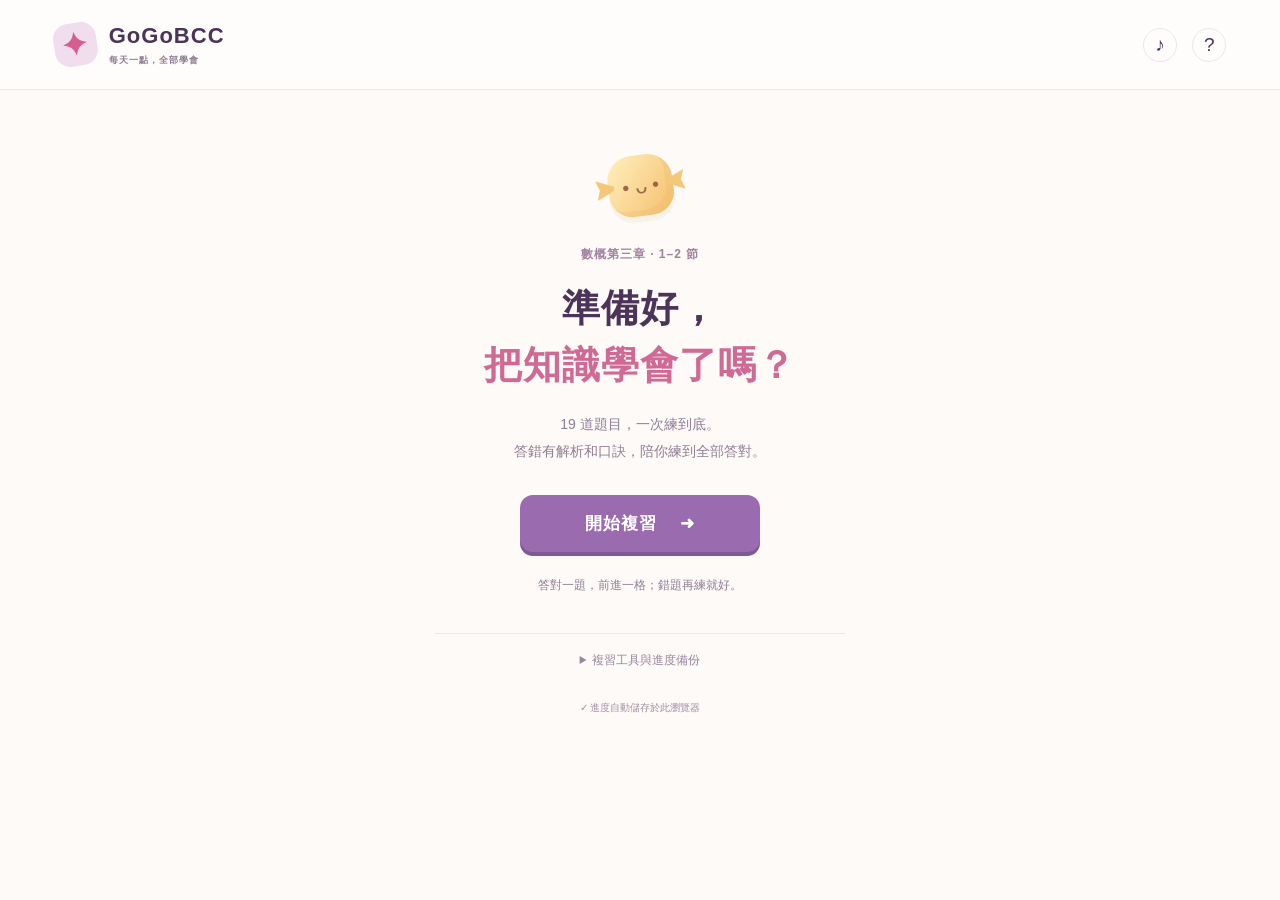
==== GoGoBCC-離線版.html @ 03b625a1 "Add GoGoBCC review app with correct-once progress and celebration Upload the 19-question review app," ====
<!doctype html>
<html lang="zh-Hant"><head><meta charset="utf-8"><meta name="viewport" content="width=device-width,initial-scale=1"><meta name="theme-color" content="#fff8ef"><meta name="description" content="GoGoBCC 數概複習：選項亂序、錯題解析與記憶口訣，一路練到 19 題全部答對。"><title>GoGoBCC</title><style>@charset "UTF-8";
:root{--ink:#4b3458;--muted:#8d7e91;--pink:#e8588b;--purple:#8664c2;--line:#eee5ee;--green:#368471;--orange:#b76e33}*{box-sizing:border-box}body{margin:0;background:#fdfaf7;color:var(--ink);font-family:"Microsoft JhengHei","PingFang TC",sans-serif;font-size:14px}button,a,input{font:inherit}button{cursor:pointer}button:disabled{cursor:default}button:focus-visible,a:focus-visible,input:focus-visible{outline:3px solid #8053b4;outline-offset:4px}button{color:inherit}header{height:90px;border-bottom:1px solid var(--line);background:#fffdfb;display:flex;align-items:center;justify-content:space-between;padding:0 4.2%;gap:12px}.brand{display:flex;align-items:center;gap:12px;font-size:22px;font-weight:900;text-decoration:none;color:var(--ink);letter-spacing:1px}.brand small{display:block;font-size:8px;letter-spacing:2px;color:var(--muted);margin-top:5px}.brand-icon{display:grid;place-items:center;width:43px;height:43px;background:#f0deee;color:#d75c91;font-size:32px;border-radius:15px;transform:rotate(-9deg)}.header-right{display:flex;align-items:center;gap:15px}.chapter{font-size:12px;color:#918093;border-right:1px solid var(--line);padding-right:22px;letter-spacing:1px}.icon-button{display:grid;place-items:center;border:1px solid var(--line);background:#fffdfb;border-radius:50%;width:34px;height:34px;font-size:19px}.layout{max-width:1440px;margin:auto;display:grid;grid-template-columns:250px minmax(0,1fr);gap:42px;padding:32px 4.2% 0}aside{padding-top:2px}.nav-item{display:flex;align-items:center;width:100%;gap:13px;border:0;background:transparent;text-align:left;padding:14px 16px;border-radius:13px;margin-bottom:7px;font-weight:700;color:#8e7b91}.nav-item>span{font-size:22px;width:22px;font-weight:400}.nav-item.active{background:#f3e6f0;color:#9a508c}.nav-item i{font-size:11px;font-style:normal;background:#fff8fc;border-radius:7px;padding:3px 7px;margin-left:auto}.progress-card{border:1px solid var(--line);border-radius:19px;background:white;padding:22px 18px;margin-top:27px;text-align:center}.eyebrow{font-size:10px;letter-spacing:1.6px;font-weight:700;color:#a0829f}.progress-card>.eyebrow{text-align:left;letter-spacing:1px}.progress-title{display:flex;justify-content:space-between;font-size:16px;font-weight:800;margin-top:8px}.ring{--pct:0;display:grid;place-items:center;background:conic-gradient(#b581c5 calc(var(--pct)*1%),#f2ecf4 0);width:145px;height:145px;border-radius:50%;margin:23px auto 12px;transform:rotate(-35deg)}.ring>div{transform:rotate(35deg);width:123px;height:123px;background:#fff;border-radius:50%;display:flex;flex-direction:column;justify-content:center}.ring strong{font-size:34px;letter-spacing:-1px}.ring small{font-size:10px;color:var(--muted);margin-top:5px}.progress-card>p{font-size:12px;color:var(--muted)}.progress-card>p b{font-size:17px;color:var(--ink)}.legend{display:flex;justify-content:center;gap:9px;font-size:9px;margin:20px -5px;color:#88778d}.legend b{font-weight:600}.dot{width:6px;height:6px;display:inline-block;border-radius:50%;margin-right:3px}.green{background:#66b69d}.orange{background:#efbc72}.pale{background:#ded6e2}.mini-rule{border-top:1px dashed var(--line);padding-top:16px;font-size:11px;line-height:1.9;color:#a090a4}.buddy{text-align:center;margin:35px 0 20px}.candy-buddy{width:65px;height:61px;margin:0 auto 15px;border-radius:25px 25px 23px 23px;background:linear-gradient(130deg,#fff0c0,#f5bf6b);box-shadow:inset -7px -6px 0 #dfaa6430,0 6px 0 #dfb77820;position:relative;transform:rotate(-8deg);display:grid;place-items:center}.candy-buddy:before,.candy-buddy:after{content:"";position:absolute;width:18px;height:20px;background:#f5c778;top:20px;z-index:-1}.candy-buddy:before{left:-12px;clip-path:polygon(0 0,100% 40%,100% 60%,0 100%,20% 50%)}.candy-buddy:after{right:-12px;clip-path:polygon(100% 0,0 40%,0 60%,100% 100%,80% 50%)}.candy-buddy span{font-size:20px;color:#9b6a44}.buddy b{font-size:13px}.buddy p{font-size:11px;color:var(--muted);line-height:1.9}.save-note{text-align:center;font-size:9px;color:#9f91a3;line-height:2}.save-note span{display:block}.save-note button{border:0;background:none;color:#8d7e91;font-size:10px;text-decoration:underline;margin:5px 3px;padding:3px}.hero{position:relative;overflow:hidden;min-height:325px;border-radius:24px;background:#f6ecee;display:flex;border:1px solid #f0e1e5}.hero-copy{padding:32px;position:relative;z-index:1;width:64%}.hero .eyebrow{font-size:10px;letter-spacing:1px;color:#b77d94}.live-dot{display:inline-block;width:6px;height:6px;border-radius:50%;background:#dd83a2;margin-right:7px}h1{font-size:33px;line-height:1.5;letter-spacing:1px;margin:12px 0 10px}h1 span{color:#cf6a95}.hero p{font-size:12px;color:#977e91;line-height:1.9;margin:0 0 20px}.primary{border:none;border-radius:13px;padding:13px 24px;background:#9b6bb0;color:white;box-shadow:0 4px 0 #805894;font-weight:700;letter-spacing:1px;transition:transform .15s}.primary:hover{transform:translateY(-2px)}.primary:active{transform:translateY(2px);box-shadow:0 1px 0 #805894}.primary span{margin-left:17px}.hero-meta{font-size:9px;color:#aa8e9f;margin-top:18px;white-space:nowrap}.hero-meta span{margin:0 6px}.hero-art{position:absolute;right:0;top:0;width:40%;height:100%;background:radial-gradient(ellipse at center,#eddaea88,transparent 70%)}.orbit{position:absolute;width:230px;height:230px;border:1px dashed #d5bcce;border-radius:50%;top:20px;left:5px;transform:rotate(-20deg) scaleY(.7)}.orbit-b{transform:rotate(50deg) scaleY(.7)}.float-star{position:absolute;color:#bf91b1;font-size:27px}.star-a{left:0;top:40px}.star-b{right:25px;top:168px}.sweet{position:absolute;box-shadow:inset 5px 6px 7px #ffffff80,inset -8px -9px 4px #00000012,0 12px 15px #9d709822}.sweet-purple{width:90px;height:102px;border-radius:28px;background:linear-gradient(140deg,#dfbbef,#ae85ce);top:60px;left:40px;transform:rotate(-22deg)}.sweet-purple:after{content:"";position:absolute;inset:13px;border:2px solid #ffffff30;border-radius:18px}.sweet-orange{width:76px;height:76px;border-radius:50%;background:linear-gradient(135deg,#ffdab0,#efa881);top:172px;left:22px}.sweet-orange:after{content:"";position:absolute;inset:13px;border:5px solid #ffd5b2;border-radius:50%}.sweet-green{width:60px;height:65px;border-radius:20px;background:linear-gradient(135deg,#c7e9d9,#7ebea6);top:38px;right:40px;transform:rotate(20deg)}.lollipop{position:absolute;right:57px;top:125px;transform:rotate(21deg);width:67px;height:140px}.lollipop:after{content:"";position:absolute;width:9px;background:#fff9f4;height:79px;top:50px;left:29px;box-shadow:2px 1px 0 #e9d9dd;border-radius:6px}.lollipop>div{position:relative;z-index:1;width:67px;height:67px;border:5px solid #fff0f2;background:repeating-conic-gradient(#ec9cb8 0deg 35deg,#ffe3ea 35deg 70deg);border-radius:50%;box-shadow:0 8px 12px #8d63832b;transform:rotate(15deg)}.art-caption{font-size:9px;color:#bd93a8;position:absolute;bottom:20px;left:14px;transform:rotate(-6deg);font-style:italic;letter-spacing:.5px}.stats-strip{display:flex;align-items:center;background:#fff;border:1px solid var(--line);border-radius:15px;padding:19px 22px;margin-top:20px;gap:30px}.stats-strip>div{display:flex;align-items:center;gap:11px}.stat-icon{background:#f5edf8;color:#af7ec5;width:39px;height:39px;border-radius:12px;display:grid;place-items:center;font-size:25px}.stat-icon.fire{background:#fff1e6;color:#df9a66}.stat-icon.check{background:#eaf5ef;color:#78ab91}.stats-strip strong{font-size:21px;font-weight:800}.stats-strip small{display:block;font-size:9px;color:var(--muted);margin-top:3px}.stats-strip>.strip-note{display:block;border-left:1px solid var(--line);margin-left:auto;padding-left:24px;font-size:10px;line-height:1.8;color:#b39aa8}.strip-note b{color:#8c718b}.section-heading{display:flex;justify-content:space-between;align-items:end;margin:33px 0 19px}h2{font-size:21px;letter-spacing:.7px;margin:7px 0 0}.section-heading .eyebrow{font-size:8px;color:#b199ad}.map-key{font-size:9px;display:flex;gap:12px;color:#998b9e}.orange-text{color:var(--orange)}.green-text{color:var(--green)}.islands{display:grid;grid-template-columns:1fr 1fr;gap:18px}.island{border-radius:20px;border:1px solid var(--island-line);background:var(--island-bg);padding:20px 22px 12px;position:relative;overflow:hidden}.island:nth-child(1){--island-bg:#f7eef7;--island-line:#ecdeec;--island-ink:#a374b2;--node:#c49bce}.island:nth-child(2){--island-bg:#edf5f0;--island-line:#dceade;--island-ink:#6d9b86;--node:#92c3ac}.island:nth-child(3){--island-bg:#fff2e8;--island-line:#f0e2d5;--island-ink:#c9976e;--node:#e7b68e}.island:nth-child(4){--island-bg:#edf1fa;--island-line:#dde4f1;--island-ink:#8199c1;--node:#a6b7df}.island-top{display:flex;align-items:center;gap:11px}.island-emoji{font-size:25px}.island h3{font-size:14px;margin:0 0 5px}.island-top small{font-size:9px;color:var(--island-ink)}.island-fraction{margin-left:auto;font-size:10px;color:var(--island-ink);border:1px solid var(--island-line);border-radius:8px;padding:5px 7px}.path{height:130px;position:relative;margin:7px 0 0}.path svg{width:100%;height:100%;position:absolute;inset:0;overflow:visible}.path svg path{stroke:var(--island-line);stroke-width:9;fill:none;stroke-linecap:round}.path svg path+path{stroke:#fff8;stroke-width:2;stroke-dasharray:3 7}.node{position:absolute;transform:translate(-50%,-50%);width:43px;height:43px;border:3px solid #fff9;border-radius:50%;background:#fff9;color:var(--island-ink);box-shadow:0 4px 0 var(--island-line);font-weight:800;font-size:15px;transition:scale .15s}.node:hover{scale:1.13}.node.learning{background:#f9dbab;color:#9c6c35;box-shadow:0 4px 0 #e9c086}.node.mastered{background:#8dc8af;color:#fff;box-shadow:0 4px 0 #71a790}.node.current{background:var(--node);color:white;box-shadow:0 4px 0 var(--island-ink),0 0 0 5px #ffffff60}.node small{display:block;position:absolute;bottom:-19px;left:0;right:0;font-size:9px;letter-spacing:2px;color:var(--island-ink);white-space:nowrap}.island-bottom{display:flex;justify-content:space-between;align-items:center;font-size:9px;color:var(--island-ink);margin-top:6px}.island-bottom span:last-child{font-size:14px;letter-spacing:3px}.journey-end{display:flex;gap:16px;align-items:center;border:1px dashed #e6d9bd;background:#fffbef;border-radius:14px;padding:15px 23px;margin-top:18px}.journey-end>span:first-child{font-size:28px}.journey-end b{font-size:13px}.journey-end p{font-size:10px;color:#a38a65;margin:4px 0 0}.end-stars{margin-left:auto;font-size:23px;color:#d2b575;letter-spacing:4px}.bottom-note{display:flex;align-items:center;gap:12px;padding:23px 4px;margin-top:5px}.bottom-note>span{font-size:22px}.bottom-note p{font-size:10px;line-height:1.9;color:#a18e9f}.bottom-note b{font-size:11px;color:#876f88}.bottom-note button{margin-left:auto;border:0;background:transparent;color:#9d81a1;font-size:10px;white-space:nowrap}footer{border-top:1px solid var(--line);display:flex;justify-content:space-between;gap:10px;padding:20px 0;font-size:9px;color:#b09eac;line-height:1.8}dialog{width:min(680px,calc(100% - 28px));border:1px solid #f1e5ee;border-radius:24px;padding:25px 30px;color:var(--ink);box-shadow:0 25px 100px #4b345833;max-height:90dvh;overflow-y:auto;background:#fffdfb}dialog::backdrop{background:#49355280;backdrop-filter:blur(7px)}.dialog-top{display:flex;align-items:center;justify-content:space-between;margin-bottom:18px}.pill{font-size:11px;font-weight:bold;background:#f0e7f4;padding:7px 12px;border-radius:15px;color:#956ea2}.question-meta{font-size:11px;color:var(--muted);display:flex;justify-content:space-between;margin-bottom:15px}.question-text{font-size:19px;line-height:1.8;margin:12px 0 20px;font-weight:700}.question-image{display:block;width:220px;max-width:100%;margin:0 auto 20px;object-fit:contain}.choices{display:grid;gap:10px}.choice{display:flex;align-items:center;gap:13px;text-align:left;border:2px solid #eee5ee;border-radius:13px;padding:12px 15px;background:white;font-size:15px;line-height:1.6;min-height:55px}.choice:hover:not(:disabled){border-color:#c59ad0;background:#fbf5fc}.choice .letter{display:grid;place-items:center;flex-shrink:0;width:29px;height:29px;background:#f5eff7;border-radius:9px;font-size:12px;font-weight:bold}.choice.correct{border-color:#79b7a1;background:#eff9f3}.choice.incorrect{border-color:#e59baf;background:#fff1f4}.choice:disabled{opacity:1;color:var(--ink)}.choice.correct .letter{background:#79b7a1;color:white}.choice.incorrect .letter{background:#de8fa5;color:white}.game-actions{display:flex;justify-content:space-between;align-items:center;gap:14px;margin-top:20px}.text-button{border:0;background:none;color:#a077ab;font-size:12px;text-decoration:underline;padding:10px 0}.small-muted{font-size:10px;color:var(--muted);line-height:1.8}.feedback{border:1px solid #ecdfed;background:#f9f1fa;border-radius:15px;padding:17px;margin-top:17px;line-height:1.9;font-size:13px}.feedback.success{background:#eff8f3;border-color:#d7eade}.feedback-title{font-size:17px;font-weight:bold;margin-bottom:6px}.memory{background:#fff8e9;color:#927040;border:1px solid #f2e4c8;border-radius:10px;padding:12px;margin-top:12px;font-size:13px;line-height:1.8}.summary{text-align:center;padding:10px 0 20px}.summary .big-emoji{font-size:65px}.summary h2{font-size:25px;margin:15px 0}.summary p{color:var(--muted);line-height:1.9}.summary .primary{margin-top:15px}.summary-grid{display:flex;justify-content:center;gap:36px;margin:25px 0}.summary-grid strong{font-size:27px;display:block;color:#9b6bb0}.summary-grid small{font-size:11px;color:var(--muted)}#info h2{margin-bottom:17px}#info p,#info li{line-height:1.9;font-size:13px}#info ol{padding-left:23px}#info li{padding-bottom:10px}.notes-tools{display:flex;gap:10px;margin:15px 0}.notes-tools input{width:100%;border:1px solid #e5d7e8;background:#fff;padding:12px;border-radius:10px;color:var(--ink)}details{border-bottom:1px solid var(--line);padding:13px 0}summary{cursor:pointer;font-size:13px;line-height:1.7}details p{font-size:12px;color:#8d7792}.tag{font-size:10px;color:var(--green);display:block}.toast-show{opacity:1!important;transform:translate(-50%,0)!important}#toast{position:fixed;bottom:30px;left:50%;transform:translate(-50%,20px);opacity:0;background:#62466c;color:#fff;border-radius:12px;padding:14px 22px;z-index:100;font-size:12px;pointer-events:none;transition:.25s;max-width:90%;width:max-content}#confetti{position:fixed;inset:0;pointer-events:none;z-index:99;overflow:hidden}.confetti-piece{position:absolute;top:-20px;width:9px;height:14px;border-radius:3px;animation:fall 2s ease-in forwards}@keyframes fall{to{transform:translate(var(--drift),105vh) rotate(650deg);opacity:0}}@media(min-width:1450px){.layout{gap:50px}h1{font-size:38px}.hero-copy{padding:38px}.hero-art{width:36%}.hero{min-height:350px}}@media(max-width:1100px){.layout{grid-template-columns:210px minmax(0,1fr);gap:25px;padding:25px 3% 0}header{padding:0 3%}.hero-copy{padding:26px;width:75%}h1{font-size:29px}.hero-art{opacity:.7;width:35%;right:-35px}.hero-meta{font-size:8px}.stats-strip{gap:18px;padding:17px}.strip-note{display:none!important}.stats-strip>div{flex:1}.island{padding:16px 14px 12px}.island h3{font-size:12px}.map-key{gap:7px;font-size:8px}.end-stars{font-size:17px}}@media(max-width:760px){header{height:73px;padding:0 20px}.brand{font-size:18px}.brand-icon{width:35px;height:35px;font-size:25px}.brand small{font-size:6px}.header-right{gap:8px}.chapter{display:none}.layout{display:block;padding:18px 18px 0}aside{display:contents}nav{display:flex;gap:6px;margin-bottom:16px}.nav-item{font-size:11px;padding:10px;justify-content:center;gap:6px;white-space:nowrap}.nav-item>span{font-size:16px;width:16px}.nav-item i{margin-left:0;font-size:9px}.progress-card{padding:13px 16px;margin:0 0 16px;display:flex;align-items:center;gap:11px}.progress-card>.eyebrow,.progress-title,.legend,.mini-rule{display:none}.ring{width:47px;height:47px;margin:0}.ring>div{width:37px;height:37px}.ring strong{font-size:12px}.ring small{display:none}.progress-card>p{margin:0;font-size:11px}.progress-card>p:after{content:" · 每題連對 2 次即熟練";font-size:9px;margin-left:6px}.buddy{display:none}.save-note{margin-top:20px;order:5;position:relative}.layout{display:flex;flex-direction:column}main{order:2}.hero{min-height:306px}.hero-copy{padding:23px;width:100%}.hero-art{opacity:.6;width:35%;right:-27px;pointer-events:none}.hero h1{font-size:27px;position:relative;z-index:1}.hero p{font-size:11px;max-width:80%}.hero .eyebrow{font-size:8px}.hero-meta{font-size:8px;letter-spacing:0}.hero-meta span{margin:0 3px}.sweet-purple{left:0;top:60px;width:65px;height:75px}.sweet-orange{left:0;width:55px;height:55px}.sweet-green{right:5px}.lollipop{right:12px}.art-caption{display:none}.orbit{width:180px;height:180px}.primary{font-size:13px;padding:12px 21px}.stats-strip{gap:7px;padding:15px 12px}.stats-strip>div{gap:7px}.stat-icon{width:31px;height:33px;font-size:20px}.stats-strip strong{font-size:18px}.stats-strip small{font-size:8px}.section-heading{align-items:start;margin-top:28px}.section-heading h2{font-size:18px}.map-key{display:block;font-size:8px;line-height:1.8}.map-key span{display:block}.islands{gap:13px;grid-template-columns:1fr}.island{padding:17px 22px 14px}.island h3{font-size:15px}.path{height:134px;max-width:420px;margin:8px auto 0}.node{width:44px;height:44px}.island-bottom{margin-top:8px}.island-top small{font-size:10px}.island-fraction{font-size:11px}.bottom-note{padding-top:16px}.bottom-note button{display:none}.bottom-note p{font-size:9px}.bottom-note b{font-size:10px}.journey-end{padding:15px}.end-stars{font-size:15px;letter-spacing:0}footer{font-size:8px;display:block}footer span{display:block}dialog{padding:20px}.question-text{font-size:17px}.choice{font-size:14px;padding:11px}.game-actions{flex-wrap:wrap}.summary h2{font-size:22px}}
.home{max-width:680px;margin:0 auto;padding:65px 24px 36px;text-align:center}.welcome>.candy-buddy{margin-bottom:30px}.welcome>.eyebrow{font-size:12px;letter-spacing:1px}.welcome h1{font-size:38px;line-height:1.5;margin:17px 0}.welcome>p{color:#927d96;line-height:1.9;font-size:14px}.welcome>.primary{font-size:17px;padding:17px 56px;margin-top:17px;min-width:240px}.welcome>.home-rule{font-size:12px;margin:22px 0 36px}.home-tools{max-width:410px;margin:auto;padding:16px 8px;border-top:1px solid var(--line);border-bottom:0}.home-tools>summary{font-size:12px;color:#9a85a0;list-style-position:inside}.tools-row{display:flex;flex-wrap:wrap;gap:8px 20px;justify-content:center;margin-top:15px}.save-note{margin-top:12px;font-size:10px}.brand small{font-size:9px;letter-spacing:1px}
#game{position:fixed;inset:0;max-width:none;max-height:none;width:100%;height:100dvh;margin:0;border:0;border-radius:0;background:#fdfaf7;padding:24px;box-shadow:none;overscroll-behavior:contain}#game .game-shell{width:100%;max-width:720px;margin:0 auto;padding:5px 25px 35px}#game .dialog-top{margin-bottom:20px}.study-progress{margin-bottom:26px}.progress-label,.progress-caption{display:flex;align-items:center;justify-content:space-between;gap:12px}.progress-label{font-size:14px;margin-bottom:10px}.progress-label>span{color:#a575b1;font-size:15px;font-weight:bold}.progress-caption{font-size:11px;color:#9a87a0;margin-top:9px}progress{display:block;width:100%;height:12px;border:0;border-radius:20px;overflow:hidden;background:#eee6f1;accent-color:#a577b6}progress::-webkit-progress-bar{background:#eee6f1;border-radius:20px}progress::-webkit-progress-value{background:linear-gradient(90deg,#c69bd0,#9f7abb);border-radius:20px;transition:width .3s}progress::-moz-progress-bar{background:#a577b6;border-radius:20px}#game-body{background:#fff;border:1px solid #eee4ef;border-radius:22px;padding:28px}.question-meta{font-size:11px}.question-text{font-size:20px;margin-top:14px}.game-actions{margin-top:22px}.game-actions .primary{margin-left:auto}.feedback p{margin:10px 0}.question-image{width:180px}.choice{min-height:61px}.feedback{font-size:13px}.summary{padding:15px 0}.summary h2{font-size:25px}
@media(max-width:760px){.home{padding:49px 22px 28px}.welcome h1{font-size:30px}.welcome>p{font-size:13px}.welcome>.primary{font-size:16px;padding:16px 36px}.welcome>.home-rule{font-size:11px;margin-bottom:28px}.welcome>.candy-buddy{margin-bottom:26px}#game{padding:12px}#game .game-shell{padding:0 0 18px}#game .dialog-top{margin:0 4px 15px}#game .dialog-top .text-button{font-size:11px}.study-progress{margin:0 7px 20px}.progress-label{font-size:13px}.progress-caption{font-size:10px}#game-body{padding:21px 17px;border-radius:18px}.question-text{font-size:17px;line-height:1.8}.question-meta{font-size:10px;gap:8px}.choice{font-size:14px;min-height:57px;padding:11px}.question-image{width:160px}.game-actions .small-muted{font-size:9px}.game-actions{gap:12px}.game-actions .primary{padding:12px 18px}.summary-grid{gap:20px}.summary h2{font-size:21px}}
.victory{position:relative;padding:12px 0 6px;background:radial-gradient(ellipse at 50% 25%,#fff0c5 0,transparent 65%);overflow:hidden}.victory-stars{color:#f4ba37;letter-spacing:13px;font-size:31px;text-shadow:0 3px 0 #e7972830;animation:star-dance 1.2s ease-in-out 5 alternate}.score-label{font-size:11px;color:#ac819e;letter-spacing:3px;margin-top:14px}.perfect-score{display:flex;align-items:baseline;justify-content:center;gap:7px;margin:0 auto;line-height:1.2;animation:score-pop .7s cubic-bezier(.2,1.5,.5,1) both}.perfect-score strong{font-size:112px;letter-spacing:-7px;font-weight:900;color:#e65c94;text-shadow:0 5px 0 #f5b3cc,0 10px 25px #ed96b933}.perfect-score span{font-size:24px;color:#b4859e;font-weight:700}.victory-ribbon{margin:8px auto 19px;width:210px;padding:10px 20px;color:#fff;background:linear-gradient(100deg,#b17ace,#df82b0);clip-path:polygon(0 0,100% 0,94% 50%,100% 100%,0 100%,6% 50%);font-size:15px;font-weight:bold;letter-spacing:4px}.victory h2{font-size:25px;color:#855397}.victory .summary-grid{margin:22px 0}.victory p{font-size:13px}#game #confetti{position:fixed;inset:0;z-index:100;pointer-events:none}.confetti-piece{animation:party-fall 3.2s ease-in forwards;width:11px;height:16px}.confetti-piece.streamer{width:7px;height:42px;border-radius:10px;animation-duration:4s}@keyframes party-fall{0%{transform:translate(0,-5vh) rotate(0);opacity:1}80%{opacity:1}100%{transform:translate(var(--drift),110vh) rotate(var(--spin));opacity:0}}@keyframes score-pop{from{transform:scale(.35);opacity:0}to{transform:scale(1);opacity:1}}@keyframes star-dance{from{transform:rotate(-5deg) scale(.95)}to{transform:rotate(5deg) scale(1.08)}}@media(max-width:760px){.perfect-score strong{font-size:94px}.victory h2{font-size:21px}.victory-stars{font-size:26px}.victory .summary-grid{gap:19px}.victory .summary-grid strong{font-size:24px}.victory .primary{font-size:13px}}
@media(prefers-reduced-motion:reduce){*,*:before,*:after{animation:none!important;transition:none!important}}
</style></head>
<body>
<header><a class="brand" href="#" aria-label="GoGoBCC首頁"><span class="brand-icon">✦</span><span>GoGoBCC<small>每天一點，全部學會</small></span></a><div class="header-right"><button id="sound" class="icon-button" aria-label="開啟音效" aria-pressed="false">♪</button><button id="help" class="icon-button" aria-label="玩法說明">?</button></div></header>
<main class="home" id="main"><section class="welcome"><div class="candy-buddy" aria-hidden="true"><span>• ᴗ •</span></div><div class="eyebrow">數概第三章 · 1–2 節</div><h1>準備好，<br><span>把知識學會了嗎？</span></h1><p>19 道題目，一次練到底。<br>答錯有解析和口訣，陪你練到全部答對。</p><button class="primary" id="start">開始複習 <span>➜</span></button><p class="home-rule">答對一題，前進一格；錯題再練就好。</p><details class="home-tools"><summary>複習工具與進度備份</summary><div class="tools-row"><button class="text-button" id="wrong-nav">錯題練習 <span id="wrong-count">0</span></button><button class="text-button" id="notes-nav">記憶小抄</button><button class="text-button" id="backup">匯出進度</button><button class="text-button" id="restore">匯入進度</button><button class="text-button" id="reset">重新開始</button></div><input type="file" id="restore-file" accept="application/json,.json" hidden></details><div class="save-note"><span id="save-status">✓ 進度自動儲存於此瀏覽器</span></div></section></main>
<dialog id="game" aria-labelledby="game-title"><div class="game-shell"><div class="dialog-top"><span id="game-category" class="pill">數概複習</span><button class="text-button close-dialog" aria-label="儲存並返回首頁">儲存並離開 ×</button></div><section class="study-progress" aria-label="學習進度"><div class="progress-label"><b id="progress-count">已答對 0 / 19 題</b><span id="progress-percent">0%</span></div><progress id="study-bar" max="19" value="0" aria-label="全部題目過關進度">0 / 19</progress><div class="progress-caption"><span id="progress-remaining">還有 19 題待答對</span><span id="progress-attempts">已作答 0 次</span></div></section><div id="game-body"></div></div><div id="confetti" aria-hidden="true"></div></dialog>
<dialog id="info" aria-labelledby="info-title"><div class="dialog-top"><span class="pill">複習補給站</span><button class="icon-button close-dialog" aria-label="關閉">×</button></div><div id="info-body"></div></dialog>
<div id="toast" role="status"></div><script>// 題目依原始 PDF 逐頁核對；correct 為原始選項索引（0=A）。
const QUESTIONS = [
{id:1,topic:0,text:'電腦基本架構中有數個主要的組成單元（或部門），其中負責存放電腦程式與資料的單元是：',options:['算術與邏輯單元','輸入單元','記憶單元','控制單元'],correct:2,explain:'記憶單元（MU）負責儲存程式與資料，包含待處理、處理中與處理後的資料；算術邏輯單元負責運算，控制單元負責指揮。',hint:'「記」憶就是「記」住：程式、資料都住記憶庫。'},
{id:2,topic:0,text:'傑克將 iPhone 手機拍攝的照片轉存到電腦中，並列印出來與朋友分享。請問列印設備在電腦的五大單元中，是歸屬為下列哪一種單元？',options:['控制單元','輸入單元','輸出單元','記憶單元'],correct:2,explain:'印表機把電腦裡的資料變成紙上的照片，是把處理結果送到電腦外的輸出設備。題目問的是「列印設備」，不是手機傳照片的過程。',hint:'「印出」就是「輸出」；看到紙張印出來，答案跟著出來。'},
{id:3,topic:0,text:'下列對於電腦硬體五大單元的敘述何者有誤？',options:['輸入單元：待處理的資料須經由此單元進入電腦','輸出單元：處理完成之資料由此單元送出','算術邏輯單元：所有的算術運算均在此單元完成','記憶單元：僅儲存輸入待處理之資料'],correct:3,explain:'錯在「僅」字。記憶單元除了待處理的輸入資料，也存放程式、處理中的資料與處理結果。這題要選有誤的敘述。',hint:'記憶庫不挑客：程式、前、中、後，全都能記。看到「僅」先留意！'},
{id:4,topic:0,text:'在電腦的組成單元中，下列哪兩個單元合稱為中央處理單元？',options:['輸入單元及控制單元','控制單元及算術／邏輯單元','輸入單元及輸出單元','算術／邏輯單元及記憶單元'],correct:1,explain:'中央處理單元 CPU 的核心組成是控制單元 CU 與算術邏輯單元 ALU。記憶單元是五大單元之一，但不是這題 CPU 的兩個組成單元。',hint:'CPU 有兩位隊友：「控」場的指揮官＋「算」數的小高手。'},
{id:5,topic:0,text:'微軟公司在台灣成立了亞洲第一座「雲端運算」中心，以整合電腦的運算資源，來提供給國內各項創新研究計畫使用。一般而言，研究計畫都需要大量的運算，包括計算、比較、配對等不同的處理，請問電腦中負責這些運算工作的是下列哪一個單元？',options:['CU','MU','ALU','OU'],correct:2,explain:'ALU（Arithmetic Logic Unit）負責算術運算與邏輯判斷，所以計算、大小比較等都由它處理。CU 指揮、MU 儲存、OU 輸出。',hint:'ALU 是「愛邏輯、愛運算」的小高手：算一算、比一比，都找它。'},
{id:6,topic:0,text:'在「星際迷航記」影集中，船長寇克領導眾船員一同探索宇宙，當遇上危機時，船長便會指派船員完成各自的工作，並引導船員們脫離險境。請問若以船長扮演的角色來看，可比喻成電腦的哪一個單元最恰當？',options:['輸入單元','記憶單元','輸出單元','控制單元'],correct:3,explain:'船長負責下指令、協調工作，如同控制單元 CU 依程式指令協調電腦各單元運作。',hint:'船長「控」全場，控制單元也是總指揮。'},
{id:7,topic:0,text:'電腦的基本架構可分為五大單元，其中輸出單元（output unit）的功用為？',options:['接收使用者所輸入的資料','執行程式和處理資料','進行算術運算與邏輯運算','將資料輸出到顯示器或儲存媒體'],correct:3,explain:'輸出單元把處理結果送到顯示器、印表機或儲存媒體等。接收資料屬輸入，運算屬 ALU。依本題原始答案，選「將資料輸出到顯示器或儲存媒體」。',hint:'Output 的 out 是「外面」：結果向外送，就是輸出。'},
{id:8,topic:0,text:'加、減、乘、除是程式中常需進行的算術運算，請問在電腦中負責這些運算處理的是哪一個單元？',options:['算術邏輯單元','控制單元','輸出單元','輸入單元'],correct:0,explain:'加減乘除屬於算術運算，由算術邏輯單元 ALU 執行。控制單元負責協調，不親自做算術。',hint:'看到「算術」就找「算術邏輯」：名稱已把工作寫出來。'},
{id:9,topic:0,text:'請問電腦的五大單元，除了 IU、OU 之外，還包含哪些？',options:['CU、ALU、MU','CPU、ALU、MU','CPU、MU、CU','ALU、CU、CPU'],correct:0,explain:'五大單元是輸入 IU、輸出 OU、控制 CU、算術邏輯 ALU、記憶 MU。CPU 是 CU 與 ALU 的合稱，不能拿來另算一個單元。',hint:'「入、出、控、算、記」五兄弟；CPU 是控與算組成的隊名。'},
{id:10,topic:1,text:'下列有關電腦傳輸介面、連接埠的敘述，何者錯誤？',options:['利用 HDMI 可將畫面傳送至電視播放','利用 USB 可連接鍵盤','利用 RJ-45 可連接網路','利用音源輸入（line in）可連接外接式硬碟'],correct:3,explain:'Line in 是音訊輸入，不能用來傳輸硬碟資料。外接硬碟通常使用 USB 等資料介面。HDMI 可傳影音，RJ-45 常見於乙太網路。',hint:'Line in「聆音進」：進來的是聲音，不是硬碟資料。'},
{id:11,topic:0,text:'請問所謂的 I/O 指的是',options:['1 與 0','物聯網（IoT）','輸入與輸出','整合式辦公室系統（integrated office system）'],correct:2,explain:'I 是 Input（輸入），O 是 Output（輸出）。I/O 和數字 1、0 或物聯網 IoT 是不同概念。',hint:'I 想成 In「進來」，O 想成 Out「出去」：一進一出 I/O。'},
{id:12,topic:1,text:'關於「熱插拔」的敘述，何者為真？',options:['只能在開機的情況下插拔','只能在關機的情況下插拔','在關機及開機的情況下皆可插拔','只有當主機溫度高於一定溫度時才可插拔'],correct:2,explain:'支援熱插拔的介面可在電腦開機時連接或移除，關機時也可以；「熱」不是指溫度。儲存裝置移除前仍應完成寫入，並使用安全退出。',hint:'熱插拔＝「還在工作也能換」；冷熱都可插，寫完再拔它。'},
{id:13,topic:1,text:'阿布想要為自己的筆記型電腦擴充 2G 的 RAM，請問他應該將 RAM 安插在下列哪一種插槽？',options:['記憶體插槽','PCI-E 插槽','CPU 插槽','M.2 插槽'],correct:0,explain:'RAM 是隨機存取記憶體，應裝在相容的記憶體插槽。PCI-E 常用於擴充卡，CPU 插槽裝處理器，M.2 常見於 SSD 等裝置。部分筆電記憶體焊接，實際擴充需確認機型。',hint:'RAM 住「記憶體的房」；房客找對房，插槽不混裝。'},
{id:14,topic:1,text:'裕書的筆記型電腦內建有 Type C、HDMI、line out 等連接埠，下列為他使用連接埠的操作，請問何者不正確？',options:['利用 line out 連接埠來上網','利用 Type C 連接埠來為手機充電','利用 Type C 連接埠將手機中的資料傳送至電腦','利用 HDMI 連接埠將手機畫面傳送至電視播放'],correct:0,explain:'Line out 是音源輸出，連接喇叭等音訊設備，無法用來上網。Type-C 的實際充電、資料與影音能力需視裝置與線材支援；本題要找明顯錯誤的音源埠上網。',hint:'Out「嗷」一聲：喇叭有聲音；要上網，別找音源孔。'},
{id:15,topic:1,text:'電腦連接外部裝置的 USB 介面適合連接下列哪一種設備？',options:['電源供應器','隨身碟','RAM','CPU'],correct:1,explain:'隨身碟透過 USB 傳輸資料，是常見 USB 外接設備。一般 RAM、CPU 安裝在主機板相應插槽，不是 USB 外接裝置。',hint:'隨身碟隨身插，USB 就是它的家。'},
{id:16,topic:1,text:'下圖代表何種規格的連接埠？',image:'[data-uri]',options:['DVI','HDMI','USB','D-Sub'],correct:1,explain:'圖中是 HDMI 連接埠的外形，上寬下窄、兩側斜收，可傳輸數位影音。D-Sub（VGA）常見三排孔與固定螺絲，DVI 較寬且孔位不同。',hint:'「嗨！多媒體」HDMI：小梯形接頭，影音一起走。'},
{id:17,topic:1,text:'下列連接埠中，何者無法用來傳輸視訊訊號？',options:['DVI','HDMI','RJ-45','VGA'],correct:2,explain:'依本題電腦常見連接埠分類，DVI、HDMI、VGA 是顯示介面；RJ-45 是常見網路接頭，不是直接接顯示器的視訊埠。網路可以承載編碼後的影片資料，與此分類不同。',hint:'DVI、HDMI、VGA「看畫面」；RJ-45「連網線」。'},
{id:18,topic:1,text:'小美買了新的喇叭，她應該要將喇叭接在什麼連接埠，才可以將電腦的聲音透過喇叭播放出來？',options:['line in','line out','mic in','mic out'],correct:1,explain:'喇叭要接收電腦送出的聲音，因此接 line out。Line in 接收外部音源，mic in 接收麥克風訊號。',hint:'聲音「出去」給喇叭：out 出，in 入。'},
{id:19,topic:1,text:'USB 是電腦、手機、相機等 3C 產品普遍使用的連接埠，有關 USB 的敘述，下列何者錯誤？',options:['USB 3.0、USB4 的插頭皆為 Type-C 規格','隨身碟上標示 USB 圖示，表示該隨身碟是使用 USB 與電腦連接','可作為週邊設備充電使用的連接埠','支援熱插拔'],correct:0,explain:'USB 3.0 是傳輸規格，不代表接頭一定是 Type-C，也有 Type-A 等接頭。USB4 採 Type-C，但不能因此說 USB 3.0、USB4 全都是 Type-C。「版本」與「外形」要分開記。原題 USB 圖示在此以文字標示。',hint:'版本像「車速」，Type 像「車型」；跑得快，不代表長得一樣。'}
];
if (typeof module !== 'undefined') module.exports = QUESTIONS;
</script><script>(function(root){
 const shuffle=a=>{a=[...a];for(let i=a.length-1;i>0;i--){const j=Math.floor(Math.random()*(i+1));[a[i],a[j]]=[a[j],a[i]];}return a;};
 function fresh(ids){return {version:2,records:Object.fromEntries(ids.map(id=>[id,{streak:0,attempts:0,wrong:0}])),queue:[...ids],total:0,correct:0,xp:0,combo:0,best:0};}
 function answer(state,id,ok,assisted=false){
  const r=state.records[id];if(r.streak===1)return 0;r.attempts++;state.total++;state.correct+=ok?1:0;
  r.streak=ok?1:0;
  if(!ok)r.wrong++;
  state.combo=ok?state.combo+1:0;state.best=Math.max(state.best,state.combo);
  const earned=ok?10:0;state.xp+=earned;
  state.queue=state.queue.filter(x=>x!==id&&state.records[x].streak<1);
  if(!ok)state.queue.splice(Math.min(3,state.queue.length),0,id);
  return earned;
 }
 function next(state,mode='all'){return state.queue.find(id=>state.records[id].streak<1&&(mode!=='wrong'||state.records[id].wrong>0))??null;}
 function restore(raw,ids){
  const x=JSON.parse(raw);if(![1,2].includes(x.version)||!x.records||!Array.isArray(x.queue))throw Error('存檔格式不符');
  const s=fresh(ids);
  for(const id of ids){const r=x.records[id];if(!r||!['streak','attempts','wrong'].every(k=>Number.isInteger(r[k])&&r[k]>=0)||r.streak>(x.version===1?2:1)||r.wrong>r.attempts)throw Error('存檔資料不符');s.records[id]={streak:x.version===1?Number(r.attempts>r.wrong):r.streak,attempts:r.attempts,wrong:r.wrong};}
  for(const key of ['total','correct','xp','combo','best']){if(!Number.isInteger(x[key])||x[key]<0)throw Error('存檔數值不符');s[key]=x[key];}
  if(s.correct>s.total||s.total!==Object.values(s.records).reduce((n,r)=>n+r.attempts,0))throw Error('存檔統計不符');
  s.queue=[...new Set(x.queue.filter(id=>ids.includes(id)&&s.records[id].streak<1))];for(const id of ids)if(s.records[id].streak<1&&!s.queue.includes(id))s.queue.push(id);return s;
 }
 const api={shuffle,fresh,answer,next,restore};if(typeof module!=='undefined')module.exports=api;else root.ReviewEngine=api;
})(typeof window!=='undefined'?window:globalThis);
</script><script>const E=ReviewEngine, $=id=>document.getElementById(id), ids=QUESTIONS.map(q=>q.id), KEY='candy-knowledge-ch3-v1';
let state=E.fresh(ids),storageOK=true;
try{const raw=localStorage.getItem(KEY);if(raw)state=E.restore(raw,ids);}catch{storageOK=false;}
let celebrationTimers=[];
let mode='all',current=null,order=[],answered=false,assisted=false,sessionCount=0,sessionRight=0,soundOn=false,audio=null,lastFocus=null;
const game=$('game'),info=$('info');

const mastered=()=>ids.filter(id=>state.records[id].streak===1).length;
const wrongs=()=>ids.filter(id=>state.records[id].wrong>0&&state.records[id].streak<1);
function toast(msg){$('toast').textContent=msg;$('toast').classList.add('toast-show');clearTimeout(toast.timer);toast.timer=setTimeout(()=>$('toast').classList.remove('toast-show'),3500);}
function save(){try{localStorage.setItem(KEY,JSON.stringify(state));storageOK=true;}catch{storageOK=false;}$('save-status').textContent=storageOK?'✓ 進度自動儲存於此瀏覽器':'⚠ 無法自動儲存，請匯出進度備份';}
function render(){
 const n=mastered(),pct=Math.round(n/19*100);
 $('progress-count').textContent='已答對 '+n+' / 19 題';
 $('progress-percent').textContent=pct+'%';
 $('study-bar').value=n;$('study-bar').textContent=n+' / 19';
 $('progress-remaining').textContent=n===19?'全部答對！你做到了！':'還有 '+(19-n)+' 題待答對';
 $('progress-attempts').textContent='已作答 '+state.total+' 次';
 $('wrong-count').textContent=wrongs().length;
 $('start').innerHTML=n===19?'查看複習成果 ✦':state.total?'繼續複習 <span>➜</span>':'開始複習 <span>➜</span>';
 $('save-status').textContent=storageOK?'✓ 進度自動儲存於此瀏覽器':'⚠ 無法讀取或儲存，請匯出備份';
}
function openDialog(d){lastFocus=document.activeElement;if(d!==game&&game.open)game.close();if(d!==info&&info.open)info.close();if(!d.open)d.showModal();}
function closeDialog(d){if(d===game){celebrationTimers.forEach(clearTimeout);celebrationTimers=[];$('confetti').replaceChildren();}d.close();if(lastFocus&&lastFocus.isConnected)lastFocus.focus();}
document.querySelectorAll('.close-dialog').forEach(b=>b.onclick=()=>closeDialog(b.closest('dialog')));
function start(m='all',id=null){mode=m;sessionCount=0;sessionRight=0;openDialog(game);if(id!==null)showQuestion(id);else advance();}
function showQuestion(id){
 current=QUESTIONS.find(q=>q.id===id);answered=false;assisted=false;order=E.shuffle([0,1,2,3]);
 const r=state.records[id];$('game-category').textContent=mode==='wrong'?'♡ 錯題練習':'數概第三章 · 1–2 節';
 $('game-body').innerHTML=`<div class="question-meta"><span>原題 ${id} / 19 · ${mode==='wrong'?'錯題補強':'知識挑戰'}</span><span>${r.wrong?'錯題再挑戰':'答對就過關'} ✦</span></div><h2 class="question-text" id="game-title" tabindex="-1">${current.text}</h2>${current.image?'<img class="question-image" src="'+current.image+'" alt="原始題目中的連接埠外形圖，上寬下窄，兩側斜收，內有接點">':''}<div class="choices" role="group" aria-label="選擇一個答案">${order.map((original,index)=>`<button class="choice" data-original="${original}"><span class="letter">${'ABCD'[index]}</span><span>${current.options[original]}</span><span class="mark" aria-hidden="true"></span></button>`).join('')}</div><div id="feedback" aria-live="polite"></div><div class="game-actions"><button class="text-button" id="hint">💡 給我一個記憶提示</button><span class="small-muted" id="question-foot">選項已亂序 · 可按 1–4 選擇</span></div>`;
 document.querySelectorAll('.choice').forEach(b=>b.onclick=()=>submit(Number(b.dataset.original)));
 $('hint').onclick=()=>{if(answered)return;assisted=true;$('feedback').innerHTML='<div class="memory"><b>💡 記憶補給</b><br>'+current.hint+'<br><small>看懂提示後選答案；答對就過關，進度也會前進。</small></div>';$('hint').disabled=true;};
 $('game-title').focus();
}
function submit(original){
 if(answered)return;answered=true;const ok=original===current.correct,earned=E.answer(state,current.id,ok,assisted);sessionCount++;if(ok)sessionRight++;save();render();
 document.querySelectorAll('.choice').forEach(b=>{b.disabled=true;const id=Number(b.dataset.original);if(id===current.correct){b.classList.add('correct');b.querySelector('.mark').textContent='✓';}else if(id===original){b.classList.add('incorrect');b.querySelector('.mark').textContent='×';}});
 const r=state.records[current.id],title=ok?'答對了！進度往前一步 ✦':'沒關係，看懂解析再試一次！';
 document.querySelector('.question-meta span:last-child').textContent=ok?'★ 本題已過關':'稍後再挑戰';
 const correctIndex=order.indexOf(current.correct);
 $('feedback').innerHTML=`<div class="feedback ${ok?'success':''}"><div class="feedback-title">${title}</div><b>正確答案：${'ABCD'[correctIndex]} · ${current.options[current.correct]}</b><p>${current.explain}</p><div class="memory"><b>🍬 記憶口訣</b><br>${current.hint}</div><p class="small-muted">${ok?'獲得 '+earned+' 學習糖分。 ':''}${r.streak===1?'本題已過關，不會再重複出現。':E.next(state,mode)===current.id?'目前僅剩這題，下一次繼續練習。':'這題已排入稍後重練，換題後還會再遇到。'}</p></div>`;
 $('hint').hidden=true;$('question-foot').textContent=`本輪第 ${sessionCount} 次作答 · 已答對 ${mastered()}/19`;
 const next=document.createElement('button');next.id='next';next.className='primary';next.textContent=mastered()===19?'查看完成成果 ✦':!E.next(state,mode)?'查看補強成果 ➜':'下一題 ➜';next.onclick=()=>{if(mastered()===19||!E.next(state,mode))finish();else advance();};document.querySelector('#game .game-actions').append(next);next.focus();
 beep(ok);if(mastered()===19)finish();
}
function advance(){const id=E.next(state,mode);if(id===null)finish();else showQuestion(id);}
function finish(){
 const all=mastered()===19;$('game-category').textContent=all?'✦ 任務完成':'♡ 補強完成';
 $('game-body').innerHTML=`<div class="summary ${all?'victory':''}">${all?'<div class="victory-stars" aria-hidden="true">✦ ★ ✦</div><div class="score-label">學習完成分數</div><div class="perfect-score"><strong>100</strong><span>分</span></div><div class="victory-ribbon">滿 分 過 關</div>':'<div class="big-emoji">🌟</div>'}<h2 id="game-title" tabindex="-1">${all?'太棒了！全部答對！':'目前沒有待補強的錯題！'}</h2><p>${all?'19 題全部過關，錯題也都學會了！<br>這是你一步一步練出來的滿分。':'目前的錯題都已答對，或尚未出現錯題。<br>繼續複習其他題目，把進度推到 100% 吧。'}</p><div class="summary-grid"><div><strong>${mastered()}/19</strong><small>已過關題目</small></div><div><strong>${state.total}</strong><small>累計作答次數</small></div><div><strong>${state.best}</strong><small>最高連對紀錄</small></div></div>${all?'<button class="primary" id="replay">再放一次彩帶 🎉</button><br>':''}<button class="text-button" id="finish-map">返回首頁</button><span aria-hidden="true"> · </span><button class="text-button" id="finish-backup">匯出學習成果</button></div>`;
 $('finish-map').onclick=()=>closeDialog(game);$('finish-backup').onclick=backup;$('game-title').focus();
 if(all){$('replay').onclick=()=>celebrate(true);celebrate(true);}
}
function celebrate(grand=false){
 celebrationTimers.forEach(clearTimeout);celebrationTimers=[];$('confetti').replaceChildren();
 if(matchMedia('(prefers-reduced-motion: reduce)').matches)return;
 const colors=['#f05b98','#ffce43','#74d6b2','#a384ec','#63bcea','#ff9271'];
 const burst=()=>{if(!game.open)return;for(let i=0;i<(grand?80:25);i++){const p=document.createElement('i');p.className='confetti-piece '+(i%4===0?'streamer':'');p.style.cssText=`left:${Math.random()*100}%;background:${colors[i%colors.length]};animation-delay:${Math.random()*.25}s;--drift:${Math.random()*300-150}px;--spin:${Math.random()*1200-600}deg`;p.onanimationend=()=>p.remove();$('confetti').append(p);}};
 burst();if(grand)[450,1000,1700,2500].forEach(delay=>celebrationTimers.push(setTimeout(burst,delay)));
}
function beep(ok){if(!soundOn)return;try{audio??=new (window.AudioContext||window.webkitAudioContext)();audio.resume();[0,.12].forEach((delay,i)=>{const o=audio.createOscillator(),g=audio.createGain();o.connect(g);g.connect(audio.destination);o.type='sine';o.frequency.value=ok?(i?784:587):(i?260:330);g.gain.setValueAtTime(.05,audio.currentTime+delay);g.gain.exponentialRampToValueAtTime(.001,audio.currentTime+delay+.18);o.start(audio.currentTime+delay);o.stop(audio.currentTime+delay+.2);});}catch{}}
function showInfo(html){$('info-body').innerHTML=html;openDialog(info);const h=$('info-title');if(h){h.tabIndex=-1;h.focus();}}
function help(){showInfo(`<h2 id="info-title">歡迎來到 GoGoBCC 🍬</h2><p>目標很簡單：19 題各答對一次，把進度推到 100%。</p><ol><li><b>點「開始複習」。</b>先試著自己選答案，選項每次都會重新排列。</li><li><b>答錯就看解析與口訣。</b>系統會在最多三道其他題目後重排這題；若只剩這題，就繼續練。不扣生命、沒有倒數。</li><li><b>每題答對一次就過關。</b>只有答錯的題目會再次出現；重練答對後進度就會前進，看提示後答對也算過關。</li><li><b>答對一題，進度前進一格。</b>每題答對得 10 糖分；19 題全部過關，顯示學習完成分數 100 分與彩帶動畫。這個分數表示全部學會，不是首次作答正確率。</li></ol><div class="memory">進度存在這個瀏覽器。共用電腦請各自匯出／匯入進度，或使用不同瀏覽器個人檔案；不會自動同步到其他裝置。</div><p class="small-muted">解析與口訣為本系統補充，答案依講義末頁。<br>設計參考：<a href="https://www.businessgo.hsbc.com/zh-Hant/article/game_ui_design_skills" target="_blank" rel="noopener">滙豐機滙：五個遊戲類 UI 設計技巧</a>。採原創糖果風格，無 Candy Crush 官方素材。</p>`);}
function notes(){showInfo('<h2 id="info-title">記憶小抄 ▤</h2><p class="small-muted">先讀懂觀念，再回首頁開始複習。小抄本身不增加進度。</p><div class="notes-tools"><input id="search-notes" aria-label="搜尋題目與口訣" placeholder="搜尋觀念，例如：USB、控制、輸出"></div><div id="notes-list"></div>');const draw=()=>{const term=$('search-notes').value.trim().toLowerCase();const filtered=QUESTIONS.filter(q=>(q.text+q.options.join('')+q.explain+q.hint).toLowerCase().includes(term));$('notes-list').innerHTML=filtered.length?filtered.map(q=>`<details><summary>第 ${q.id} 題 · ${q.text}<span class="tag">答案：${q.options[q.correct]}</span></summary><p>${q.explain}</p><div class="memory">🍬 ${q.hint}</div></details>`).join(''):'<p>找不到符合的觀念，試試其他關鍵字。</p>';};$('search-notes').oninput=draw;draw();}
function backup(){const blob=new Blob([JSON.stringify(state,null,2)],{type:'application/json'}),url=URL.createObjectURL(blob),a=document.createElement('a');a.href=url;a.download='糖果知識島-學習進度.json';a.click();setTimeout(()=>URL.revokeObjectURL(url),1000);toast('已匯出進度，可在另一台裝置匯入。');}
$('start').onclick=()=>start();$('wrong-nav').onclick=()=>start('wrong');$('notes-nav').onclick=notes;$('help').onclick=help;$('backup').onclick=backup;
$('sound').onclick=()=>{soundOn=!soundOn;$('sound').setAttribute('aria-pressed',String(soundOn));$('sound').setAttribute('aria-label',soundOn?'關閉音效':'開啟音效');$('sound').textContent=soundOn?'♫':'♪';toast(soundOn?'音效已開啟':'音效已關閉');beep(true);};
$('restore').onclick=()=>$('restore-file').click();$('restore-file').onchange=async e=>{const file=e.target.files[0];if(!file)return;try{if(file.size>1000000)throw Error();const imported=E.restore(await file.text(),ids);showInfo('<h2 id="info-title">匯入學習進度</h2><p>這份存檔已答對 '+ids.filter(id=>imported.records[id].streak===1).length+' / 19 題，將取代目前的進度。可先關閉視窗，匯出目前進度備份。</p><button class="primary" id="confirm-import">使用這份進度</button>');$('confirm-import').onclick=()=>{state=imported;save();render();closeDialog(info);toast('學習進度已匯入！');};}catch{toast('存檔格式不符，請選擇本系統匯出的 JSON 進度檔。');}e.target.value='';};
$('reset').onclick=()=>{showInfo('<h2 id="info-title">準備展開新的冒險？</h2><p>重新開始會清除這個瀏覽器的答題進度與糖分。建議先匯出進度，之後可以匯入恢復。</p><button class="text-button" id="reset-backup">先匯出備份</button><br><button class="primary" id="confirm-reset">確認重新開始</button>');$('reset-backup').onclick=backup;$('confirm-reset').onclick=()=>{state=E.fresh(ids);save();render();closeDialog(info);toast('新冒險開始，第一顆糖果等著你！');};};
document.addEventListener('keydown',e=>{if(!game.open||info.open||/INPUT|TEXTAREA/.test(document.activeElement.tagName))return;if(!answered&&/^[1-4]$/.test(e.key)){e.preventDefault();submit(order[Number(e.key)-1]);}else if(answered&&e.key==='Enter'&&document.activeElement.tagName!=='BUTTON'){$('next')?.click();}});
render();
</script></body></html>
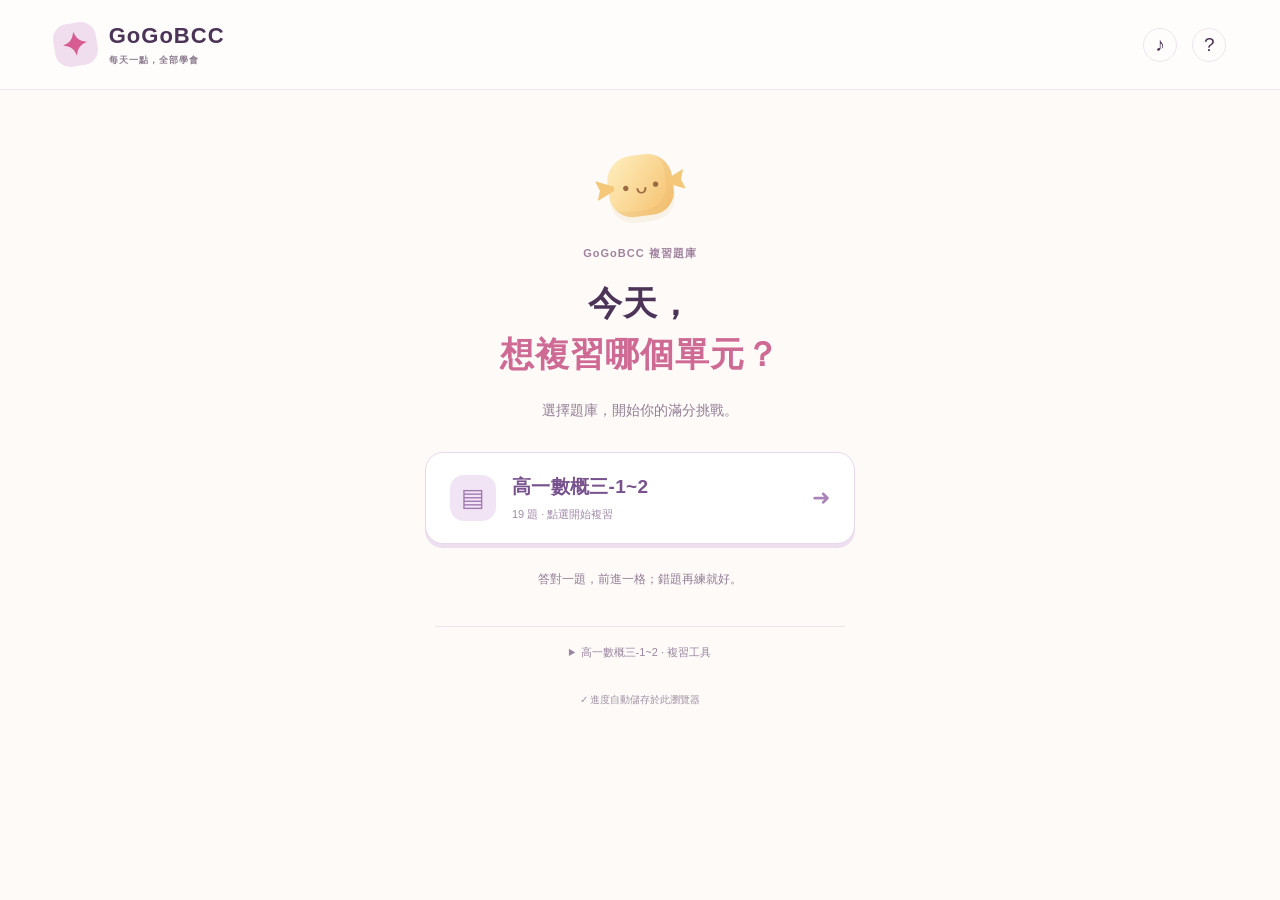
==== commit e2ca78ca: "Add question bank menu and remove result exports Add the 高一數概三-1~2 bank as the first homepage choice" ====
--- a/GoGoBCC-離線版.html
+++ b/GoGoBCC-離線版.html
@@ -5,11 +5,12 @@
 #game{position:fixed;inset:0;max-width:none;max-height:none;width:100%;height:100dvh;margin:0;border:0;border-radius:0;background:#fdfaf7;padding:24px;box-shadow:none;overscroll-behavior:contain}#game .game-shell{width:100%;max-width:720px;margin:0 auto;padding:5px 25px 35px}#game .dialog-top{margin-bottom:20px}.study-progress{margin-bottom:26px}.progress-label,.progress-caption{display:flex;align-items:center;justify-content:space-between;gap:12px}.progress-label{font-size:14px;margin-bottom:10px}.progress-label>span{color:#a575b1;font-size:15px;font-weight:bold}.progress-caption{font-size:11px;color:#9a87a0;margin-top:9px}progress{display:block;width:100%;height:12px;border:0;border-radius:20px;overflow:hidden;background:#eee6f1;accent-color:#a577b6}progress::-webkit-progress-bar{background:#eee6f1;border-radius:20px}progress::-webkit-progress-value{background:linear-gradient(90deg,#c69bd0,#9f7abb);border-radius:20px;transition:width .3s}progress::-moz-progress-bar{background:#a577b6;border-radius:20px}#game-body{background:#fff;border:1px solid #eee4ef;border-radius:22px;padding:28px}.question-meta{font-size:11px}.question-text{font-size:20px;margin-top:14px}.game-actions{margin-top:22px}.game-actions .primary{margin-left:auto}.feedback p{margin:10px 0}.question-image{width:180px}.choice{min-height:61px}.feedback{font-size:13px}.summary{padding:15px 0}.summary h2{font-size:25px}
 @media(max-width:760px){.home{padding:49px 22px 28px}.welcome h1{font-size:30px}.welcome>p{font-size:13px}.welcome>.primary{font-size:16px;padding:16px 36px}.welcome>.home-rule{font-size:11px;margin-bottom:28px}.welcome>.candy-buddy{margin-bottom:26px}#game{padding:12px}#game .game-shell{padding:0 0 18px}#game .dialog-top{margin:0 4px 15px}#game .dialog-top .text-button{font-size:11px}.study-progress{margin:0 7px 20px}.progress-label{font-size:13px}.progress-caption{font-size:10px}#game-body{padding:21px 17px;border-radius:18px}.question-text{font-size:17px;line-height:1.8}.question-meta{font-size:10px;gap:8px}.choice{font-size:14px;min-height:57px;padding:11px}.question-image{width:160px}.game-actions .small-muted{font-size:9px}.game-actions{gap:12px}.game-actions .primary{padding:12px 18px}.summary-grid{gap:20px}.summary h2{font-size:21px}}
 .victory{position:relative;padding:12px 0 6px;background:radial-gradient(ellipse at 50% 25%,#fff0c5 0,transparent 65%);overflow:hidden}.victory-stars{color:#f4ba37;letter-spacing:13px;font-size:31px;text-shadow:0 3px 0 #e7972830;animation:star-dance 1.2s ease-in-out 5 alternate}.score-label{font-size:11px;color:#ac819e;letter-spacing:3px;margin-top:14px}.perfect-score{display:flex;align-items:baseline;justify-content:center;gap:7px;margin:0 auto;line-height:1.2;animation:score-pop .7s cubic-bezier(.2,1.5,.5,1) both}.perfect-score strong{font-size:112px;letter-spacing:-7px;font-weight:900;color:#e65c94;text-shadow:0 5px 0 #f5b3cc,0 10px 25px #ed96b933}.perfect-score span{font-size:24px;color:#b4859e;font-weight:700}.victory-ribbon{margin:8px auto 19px;width:210px;padding:10px 20px;color:#fff;background:linear-gradient(100deg,#b17ace,#df82b0);clip-path:polygon(0 0,100% 0,94% 50%,100% 100%,0 100%,6% 50%);font-size:15px;font-weight:bold;letter-spacing:4px}.victory h2{font-size:25px;color:#855397}.victory .summary-grid{margin:22px 0}.victory p{font-size:13px}#game #confetti{position:fixed;inset:0;z-index:100;pointer-events:none}.confetti-piece{animation:party-fall 3.2s ease-in forwards;width:11px;height:16px}.confetti-piece.streamer{width:7px;height:42px;border-radius:10px;animation-duration:4s}@keyframes party-fall{0%{transform:translate(0,-5vh) rotate(0);opacity:1}80%{opacity:1}100%{transform:translate(var(--drift),110vh) rotate(var(--spin));opacity:0}}@keyframes score-pop{from{transform:scale(.35);opacity:0}to{transform:scale(1);opacity:1}}@keyframes star-dance{from{transform:rotate(-5deg) scale(.95)}to{transform:rotate(5deg) scale(1.08)}}@media(max-width:760px){.perfect-score strong{font-size:94px}.victory h2{font-size:21px}.victory-stars{font-size:26px}.victory .summary-grid{gap:19px}.victory .summary-grid strong{font-size:24px}.victory .primary{font-size:13px}}
+.bank-menu{display:flex;flex-direction:column;gap:14px;max-width:430px;margin:28px auto 0}.bank-button{display:flex;align-items:center;gap:16px;width:100%;text-align:left;border:1px solid #e7d8ec;border-radius:18px;background:#fff;padding:21px 24px;box-shadow:0 4px 0 #eddfef;transition:transform .15s,border-color .15s}.bank-button:hover{transform:translateY(-2px);border-color:#b98bca;background:#fdf8ff}.bank-icon{display:grid;place-items:center;flex-shrink:0;background:#f1e5f5;color:#a279b3;width:46px;height:46px;border-radius:14px;font-size:25px}.bank-label{flex:1;min-width:0}.bank-label strong{display:block;font-size:19px;letter-spacing:.3px;color:#78528e}.bank-label small{display:block;font-size:11px;color:#a28aa9;margin-top:7px}.bank-button>span:last-child{color:#aa83b8;font-size:22px}.welcome>.home-rule{margin-top:24px}.home-tools>summary{font-size:11px}.welcome h1{font-size:34px}.welcome>.eyebrow{font-size:11px}@media(max-width:760px){.bank-menu{max-width:100%;margin-top:25px}.bank-button{padding:18px;gap:12px}.bank-label strong{font-size:17px}.bank-icon{width:41px;height:41px}.welcome h1{font-size:29px}.bank-label small{font-size:10px}}
 @media(prefers-reduced-motion:reduce){*,*:before,*:after{animation:none!important;transition:none!important}}
 </style></head>
 <body>
 <header><a class="brand" href="#" aria-label="GoGoBCC首頁"><span class="brand-icon">✦</span><span>GoGoBCC<small>每天一點，全部學會</small></span></a><div class="header-right"><button id="sound" class="icon-button" aria-label="開啟音效" aria-pressed="false">♪</button><button id="help" class="icon-button" aria-label="玩法說明">?</button></div></header>
-<main class="home" id="main"><section class="welcome"><div class="candy-buddy" aria-hidden="true"><span>• ᴗ •</span></div><div class="eyebrow">數概第三章 · 1–2 節</div><h1>準備好，<br><span>把知識學會了嗎？</span></h1><p>19 道題目，一次練到底。<br>答錯有解析和口訣，陪你練到全部答對。</p><button class="primary" id="start">開始複習 <span>➜</span></button><p class="home-rule">答對一題，前進一格；錯題再練就好。</p><details class="home-tools"><summary>複習工具與進度備份</summary><div class="tools-row"><button class="text-button" id="wrong-nav">錯題練習 <span id="wrong-count">0</span></button><button class="text-button" id="notes-nav">記憶小抄</button><button class="text-button" id="backup">匯出進度</button><button class="text-button" id="restore">匯入進度</button><button class="text-button" id="reset">重新開始</button></div><input type="file" id="restore-file" accept="application/json,.json" hidden></details><div class="save-note"><span id="save-status">✓ 進度自動儲存於此瀏覽器</span></div></section></main>
+<main class="home" id="main"><section class="welcome"><div class="candy-buddy" aria-hidden="true"><span>• ᴗ •</span></div><div class="eyebrow">GoGoBCC 複習題庫</div><h1>今天，<br><span>想複習哪個單元？</span></h1><p>選擇題庫，開始你的滿分挑戰。</p><nav class="bank-menu" id="bank-menu" aria-label="選擇複習題庫"></nav><p class="home-rule">答對一題，前進一格；錯題再練就好。</p><details class="home-tools"><summary id="tools-title">複習工具</summary><div class="tools-row"><button class="text-button" id="wrong-nav">錯題練習 <span id="wrong-count">0</span></button><button class="text-button" id="notes-nav">記憶小抄</button><button class="text-button" id="restore">匯入舊進度</button><button class="text-button" id="reset">重新開始</button></div><input type="file" id="restore-file" accept="application/json,.json" hidden></details><div class="save-note"><span id="save-status">✓ 進度自動儲存於此瀏覽器</span></div></section></main>
 <dialog id="game" aria-labelledby="game-title"><div class="game-shell"><div class="dialog-top"><span id="game-category" class="pill">數概複習</span><button class="text-button close-dialog" aria-label="儲存並返回首頁">儲存並離開 ×</button></div><section class="study-progress" aria-label="學習進度"><div class="progress-label"><b id="progress-count">已答對 0 / 19 題</b><span id="progress-percent">0%</span></div><progress id="study-bar" max="19" value="0" aria-label="全部題目過關進度">0 / 19</progress><div class="progress-caption"><span id="progress-remaining">還有 19 題待答對</span><span id="progress-attempts">已作答 0 次</span></div></section><div id="game-body"></div></div><div id="confetti" aria-hidden="true"></div></dialog>
 <dialog id="info" aria-labelledby="info-title"><div class="dialog-top"><span class="pill">複習補給站</span><button class="icon-button close-dialog" aria-label="關閉">×</button></div><div id="info-body"></div></dialog>
 <div id="toast" role="status"></div><script>// 題目依原始 PDF 逐頁核對；correct 為原始選項索引（0=A）。
@@ -35,6 +36,16 @@
 {id:19,topic:1,text:'USB 是電腦、手機、相機等 3C 產品普遍使用的連接埠，有關 USB 的敘述，下列何者錯誤？',options:['USB 3.0、USB4 的插頭皆為 Type-C 規格','隨身碟上標示 USB 圖示，表示該隨身碟是使用 USB 與電腦連接','可作為週邊設備充電使用的連接埠','支援熱插拔'],correct:0,explain:'USB 3.0 是傳輸規格，不代表接頭一定是 Type-C，也有 Type-A 等接頭。USB4 採 Type-C，但不能因此說 USB 3.0、USB4 全都是 Type-C。「版本」與「外形」要分開記。原題 USB 圖示在此以文字標示。',hint:'版本像「車速」，Type 像「車型」；跑得快，不代表長得一樣。'}
 ];
 if (typeof module !== 'undefined') module.exports = QUESTIONS;
+</script><script>// 新增單元：先載入該單元題目，再在此清單加入一筆。
+// 每個單元需使用不同的 id 與 storageKey，讓學生進度分開儲存。
+const QUESTION_BANKS = [
+  {
+    id: 'g1-bcc-ch3-1-2',
+    title: '高一數概三-1~2',
+    storageKey: 'candy-knowledge-ch3-v1', // 沿用原存檔，保留學生既有進度。
+    questions: QUESTIONS
+  }
+];
 </script><script>(function(root){
  const shuffle=a=>{a=[...a];for(let i=a.length-1;i>0;i--){const j=Math.floor(Math.random()*(i+1));[a[i],a[j]]=[a[j],a[i]];}return a;};
  function fresh(ids){return {version:2,records:Object.fromEntries(ids.map(id=>[id,{streak:0,attempts:0,wrong:0}])),queue:[...ids],total:0,correct:0,xp:0,combo:0,best:0};}
@@ -59,9 +70,19 @@
  }
  const api={shuffle,fresh,answer,next,restore};if(typeof module!=='undefined')module.exports=api;else root.ReviewEngine=api;
 })(typeof window!=='undefined'?window:globalThis);
-</script><script>const E=ReviewEngine, $=id=>document.getElementById(id), ids=QUESTIONS.map(q=>q.id), KEY='candy-knowledge-ch3-v1';
-let state=E.fresh(ids),storageOK=true;
-try{const raw=localStorage.getItem(KEY);if(raw)state=E.restore(raw,ids);}catch{storageOK=false;}
+</script><script>const E=ReviewEngine, $=id=>document.getElementById(id);
+let bank=QUESTION_BANKS[0],ids=bank.questions.map(q=>q.id),KEY=bank.storageKey;
+let state,storageOK;
+function loadProgress(){
+ state=E.fresh(ids);storageOK=true;
+ try{const raw=localStorage.getItem(KEY);if(raw)state=E.restore(raw,ids);}catch{storageOK=false;}
+}
+loadProgress();
+function chooseBank(id){
+ const selected=QUESTION_BANKS.find(item=>item.id===id);if(!selected)return;
+ if(bank.id!==selected.id){bank=selected;ids=bank.questions.map(q=>q.id);KEY=bank.storageKey;loadProgress();}
+ render();start();
+}
 let celebrationTimers=[];
 let mode='all',current=null,order=[],answered=false,assisted=false,sessionCount=0,sessionRight=0,soundOn=false,audio=null,lastFocus=null;
 const game=$('game'),info=$('info');
@@ -69,26 +90,37 @@
 const mastered=()=>ids.filter(id=>state.records[id].streak===1).length;
 const wrongs=()=>ids.filter(id=>state.records[id].wrong>0&&state.records[id].streak<1);
 function toast(msg){$('toast').textContent=msg;$('toast').classList.add('toast-show');clearTimeout(toast.timer);toast.timer=setTimeout(()=>$('toast').classList.remove('toast-show'),3500);}
-function save(){try{localStorage.setItem(KEY,JSON.stringify(state));storageOK=true;}catch{storageOK=false;}$('save-status').textContent=storageOK?'✓ 進度自動儲存於此瀏覽器':'⚠ 無法自動儲存，請匯出進度備份';}
+function save(){try{localStorage.setItem(KEY,JSON.stringify(state));storageOK=true;}catch{storageOK=false;}$('save-status').textContent=storageOK?'✓ 進度自動儲存於此瀏覽器':'⚠ 無法自動儲存，離開頁面後進度可能遺失';}
 function render(){
- const n=mastered(),pct=Math.round(n/19*100);
- $('progress-count').textContent='已答對 '+n+' / 19 題';
+ const n=mastered(),pct=Math.round(n/ids.length*100);
+ $('progress-count').textContent='已答對 '+n+' / '+ids.length+' 題';
  $('progress-percent').textContent=pct+'%';
- $('study-bar').value=n;$('study-bar').textContent=n+' / 19';
- $('progress-remaining').textContent=n===19?'全部答對！你做到了！':'還有 '+(19-n)+' 題待答對';
+ $('study-bar').max=ids.length;$('study-bar').value=n;$('study-bar').textContent=n+' / '+ids.length;
+ $('progress-remaining').textContent=n===ids.length?'全部答對！你做到了！':'還有 '+(ids.length-n)+' 題待答對';
  $('progress-attempts').textContent='已作答 '+state.total+' 次';
  $('wrong-count').textContent=wrongs().length;
- $('start').innerHTML=n===19?'查看複習成果 ✦':state.total?'繼續複習 <span>➜</span>':'開始複習 <span>➜</span>';
- $('save-status').textContent=storageOK?'✓ 進度自動儲存於此瀏覽器':'⚠ 無法讀取或儲存，請匯出備份';
+ const menu=$('bank-menu');menu.replaceChildren();
+ for(const item of QUESTION_BANKS){
+  const button=document.createElement('button');button.className='bank-button';
+  button.dataset.bank=item.id;
+  const icon=document.createElement('span');icon.className='bank-icon';icon.textContent='▤';icon.setAttribute('aria-hidden','true');
+  const label=document.createElement('span');label.className='bank-label';
+  const title=document.createElement('strong');title.textContent=item.title;
+  const caption=document.createElement('small');caption.textContent=item.questions.length+' 題 · 點選開始複習';
+  label.append(title,caption);const arrow=document.createElement('span');arrow.textContent='➜';arrow.setAttribute('aria-hidden','true');
+  button.append(icon,label,arrow);button.onclick=()=>chooseBank(item.id);menu.append(button);
+ }
+ $('tools-title').textContent=bank.title+' · 複習工具';
+ $('save-status').textContent=storageOK?'✓ 進度自動儲存於此瀏覽器':'⚠ 無法讀取或儲存，離開頁面後進度可能遺失';
 }
 function openDialog(d){lastFocus=document.activeElement;if(d!==game&&game.open)game.close();if(d!==info&&info.open)info.close();if(!d.open)d.showModal();}
 function closeDialog(d){if(d===game){celebrationTimers.forEach(clearTimeout);celebrationTimers=[];$('confetti').replaceChildren();}d.close();if(lastFocus&&lastFocus.isConnected)lastFocus.focus();}
 document.querySelectorAll('.close-dialog').forEach(b=>b.onclick=()=>closeDialog(b.closest('dialog')));
 function start(m='all',id=null){mode=m;sessionCount=0;sessionRight=0;openDialog(game);if(id!==null)showQuestion(id);else advance();}
 function showQuestion(id){
- current=QUESTIONS.find(q=>q.id===id);answered=false;assisted=false;order=E.shuffle([0,1,2,3]);
- const r=state.records[id];$('game-category').textContent=mode==='wrong'?'♡ 錯題練習':'數概第三章 · 1–2 節';
- $('game-body').innerHTML=`<div class="question-meta"><span>原題 ${id} / 19 · ${mode==='wrong'?'錯題補強':'知識挑戰'}</span><span>${r.wrong?'錯題再挑戰':'答對就過關'} ✦</span></div><h2 class="question-text" id="game-title" tabindex="-1">${current.text}</h2>${current.image?'<img class="question-image" src="'+current.image+'" alt="原始題目中的連接埠外形圖，上寬下窄，兩側斜收，內有接點">':''}<div class="choices" role="group" aria-label="選擇一個答案">${order.map((original,index)=>`<button class="choice" data-original="${original}"><span class="letter">${'ABCD'[index]}</span><span>${current.options[original]}</span><span class="mark" aria-hidden="true"></span></button>`).join('')}</div><div id="feedback" aria-live="polite"></div><div class="game-actions"><button class="text-button" id="hint">💡 給我一個記憶提示</button><span class="small-muted" id="question-foot">選項已亂序 · 可按 1–4 選擇</span></div>`;
+ current=bank.questions.find(q=>q.id===id);answered=false;assisted=false;order=E.shuffle([0,1,2,3]);
+ const r=state.records[id];$('game-category').textContent=mode==='wrong'?'♡ 錯題練習':bank.title;
+ $('game-body').innerHTML=`<div class="question-meta"><span>原題 ${id} / ${ids.length} · ${mode==='wrong'?'錯題補強':'知識挑戰'}</span><span>${r.wrong?'錯題再挑戰':'答對就過關'} ✦</span></div><h2 class="question-text" id="game-title" tabindex="-1">${current.text}</h2>${current.image?'<img class="question-image" src="'+current.image+'" alt="原始題目中的連接埠外形圖，上寬下窄，兩側斜收，內有接點">':''}<div class="choices" role="group" aria-label="選擇一個答案">${order.map((original,index)=>`<button class="choice" data-original="${original}"><span class="letter">${'ABCD'[index]}</span><span>${current.options[original]}</span><span class="mark" aria-hidden="true"></span></button>`).join('')}</div><div id="feedback" aria-live="polite"></div><div class="game-actions"><button class="text-button" id="hint">💡 給我一個記憶提示</button><span class="small-muted" id="question-foot">選項已亂序 · 可按 1–4 選擇</span></div>`;
  document.querySelectorAll('.choice').forEach(b=>b.onclick=()=>submit(Number(b.dataset.original)));
  $('hint').onclick=()=>{if(answered)return;assisted=true;$('feedback').innerHTML='<div class="memory"><b>💡 記憶補給</b><br>'+current.hint+'<br><small>看懂提示後選答案；答對就過關，進度也會前進。</small></div>';$('hint').disabled=true;};
  $('game-title').focus();
@@ -100,15 +132,15 @@
  document.querySelector('.question-meta span:last-child').textContent=ok?'★ 本題已過關':'稍後再挑戰';
  const correctIndex=order.indexOf(current.correct);
  $('feedback').innerHTML=`<div class="feedback ${ok?'success':''}"><div class="feedback-title">${title}</div><b>正確答案：${'ABCD'[correctIndex]} · ${current.options[current.correct]}</b><p>${current.explain}</p><div class="memory"><b>🍬 記憶口訣</b><br>${current.hint}</div><p class="small-muted">${ok?'獲得 '+earned+' 學習糖分。 ':''}${r.streak===1?'本題已過關，不會再重複出現。':E.next(state,mode)===current.id?'目前僅剩這題，下一次繼續練習。':'這題已排入稍後重練，換題後還會再遇到。'}</p></div>`;
- $('hint').hidden=true;$('question-foot').textContent=`本輪第 ${sessionCount} 次作答 · 已答對 ${mastered()}/19`;
- const next=document.createElement('button');next.id='next';next.className='primary';next.textContent=mastered()===19?'查看完成成果 ✦':!E.next(state,mode)?'查看補強成果 ➜':'下一題 ➜';next.onclick=()=>{if(mastered()===19||!E.next(state,mode))finish();else advance();};document.querySelector('#game .game-actions').append(next);next.focus();
- beep(ok);if(mastered()===19)finish();
+ $('hint').hidden=true;$('question-foot').textContent=`本輪第 ${sessionCount} 次作答 · 已答對 ${mastered()}/${ids.length}`;
+ const next=document.createElement('button');next.id='next';next.className='primary';next.textContent=mastered()===ids.length?'查看完成成果 ✦':!E.next(state,mode)?'查看補強成果 ➜':'下一題 ➜';next.onclick=()=>{if(mastered()===ids.length||!E.next(state,mode))finish();else advance();};document.querySelector('#game .game-actions').append(next);next.focus();
+ beep(ok);if(mastered()===ids.length)finish();
 }
 function advance(){const id=E.next(state,mode);if(id===null)finish();else showQuestion(id);}
 function finish(){
- const all=mastered()===19;$('game-category').textContent=all?'✦ 任務完成':'♡ 補強完成';
- $('game-body').innerHTML=`<div class="summary ${all?'victory':''}">${all?'<div class="victory-stars" aria-hidden="true">✦ ★ ✦</div><div class="score-label">學習完成分數</div><div class="perfect-score"><strong>100</strong><span>分</span></div><div class="victory-ribbon">滿 分 過 關</div>':'<div class="big-emoji">🌟</div>'}<h2 id="game-title" tabindex="-1">${all?'太棒了！全部答對！':'目前沒有待補強的錯題！'}</h2><p>${all?'19 題全部過關，錯題也都學會了！<br>這是你一步一步練出來的滿分。':'目前的錯題都已答對，或尚未出現錯題。<br>繼續複習其他題目，把進度推到 100% 吧。'}</p><div class="summary-grid"><div><strong>${mastered()}/19</strong><small>已過關題目</small></div><div><strong>${state.total}</strong><small>累計作答次數</small></div><div><strong>${state.best}</strong><small>最高連對紀錄</small></div></div>${all?'<button class="primary" id="replay">再放一次彩帶 🎉</button><br>':''}<button class="text-button" id="finish-map">返回首頁</button><span aria-hidden="true"> · </span><button class="text-button" id="finish-backup">匯出學習成果</button></div>`;
- $('finish-map').onclick=()=>closeDialog(game);$('finish-backup').onclick=backup;$('game-title').focus();
+ const all=mastered()===ids.length;$('game-category').textContent=all?'✦ 任務完成':'♡ 補強完成';
+ $('game-body').innerHTML=`<div class="summary ${all?'victory':''}">${all?'<div class="victory-stars" aria-hidden="true">✦ ★ ✦</div><div class="score-label">學習完成分數</div><div class="perfect-score"><strong>100</strong><span>分</span></div><div class="victory-ribbon">滿 分 過 關</div>':'<div class="big-emoji">🌟</div>'}<h2 id="game-title" tabindex="-1">${all?'太棒了！全部答對！':'目前沒有待補強的錯題！'}</h2><p>${all?ids.length+' 題全部過關，錯題也都學會了！<br>這是你一步一步練出來的滿分。':'目前的錯題都已答對，或尚未出現錯題。<br>繼續複習其他題目，把進度推到 100% 吧。'}</p><div class="summary-grid"><div><strong>${mastered()}/${ids.length}</strong><small>已過關題目</small></div><div><strong>${state.total}</strong><small>累計作答次數</small></div><div><strong>${state.best}</strong><small>最高連對紀錄</small></div></div>${all?'<button class="primary" id="replay">再放一次彩帶 🎉</button><br>':''}<button class="text-button" id="finish-map">返回首頁</button></div>`;
+ $('finish-map').onclick=()=>closeDialog(game);$('game-title').focus();
  if(all){$('replay').onclick=()=>celebrate(true);celebrate(true);}
 }
 function celebrate(grand=false){
@@ -120,13 +152,12 @@
 }
 function beep(ok){if(!soundOn)return;try{audio??=new (window.AudioContext||window.webkitAudioContext)();audio.resume();[0,.12].forEach((delay,i)=>{const o=audio.createOscillator(),g=audio.createGain();o.connect(g);g.connect(audio.destination);o.type='sine';o.frequency.value=ok?(i?784:587):(i?260:330);g.gain.setValueAtTime(.05,audio.currentTime+delay);g.gain.exponentialRampToValueAtTime(.001,audio.currentTime+delay+.18);o.start(audio.currentTime+delay);o.stop(audio.currentTime+delay+.2);});}catch{}}
 function showInfo(html){$('info-body').innerHTML=html;openDialog(info);const h=$('info-title');if(h){h.tabIndex=-1;h.focus();}}
-function help(){showInfo(`<h2 id="info-title">歡迎來到 GoGoBCC 🍬</h2><p>目標很簡單：19 題各答對一次，把進度推到 100%。</p><ol><li><b>點「開始複習」。</b>先試著自己選答案，選項每次都會重新排列。</li><li><b>答錯就看解析與口訣。</b>系統會在最多三道其他題目後重排這題；若只剩這題，就繼續練。不扣生命、沒有倒數。</li><li><b>每題答對一次就過關。</b>只有答錯的題目會再次出現；重練答對後進度就會前進，看提示後答對也算過關。</li><li><b>答對一題，進度前進一格。</b>每題答對得 10 糖分；19 題全部過關，顯示學習完成分數 100 分與彩帶動畫。這個分數表示全部學會，不是首次作答正確率。</li></ol><div class="memory">進度存在這個瀏覽器。共用電腦請各自匯出／匯入進度，或使用不同瀏覽器個人檔案；不會自動同步到其他裝置。</div><p class="small-muted">解析與口訣為本系統補充，答案依講義末頁。<br>設計參考：<a href="https://www.businessgo.hsbc.com/zh-Hant/article/game_ui_design_skills" target="_blank" rel="noopener">滙豐機滙：五個遊戲類 UI 設計技巧</a>。採原創糖果風格，無 Candy Crush 官方素材。</p>`);}
-function notes(){showInfo('<h2 id="info-title">記憶小抄 ▤</h2><p class="small-muted">先讀懂觀念，再回首頁開始複習。小抄本身不增加進度。</p><div class="notes-tools"><input id="search-notes" aria-label="搜尋題目與口訣" placeholder="搜尋觀念，例如：USB、控制、輸出"></div><div id="notes-list"></div>');const draw=()=>{const term=$('search-notes').value.trim().toLowerCase();const filtered=QUESTIONS.filter(q=>(q.text+q.options.join('')+q.explain+q.hint).toLowerCase().includes(term));$('notes-list').innerHTML=filtered.length?filtered.map(q=>`<details><summary>第 ${q.id} 題 · ${q.text}<span class="tag">答案：${q.options[q.correct]}</span></summary><p>${q.explain}</p><div class="memory">🍬 ${q.hint}</div></details>`).join(''):'<p>找不到符合的觀念，試試其他關鍵字。</p>';};$('search-notes').oninput=draw;draw();}
-function backup(){const blob=new Blob([JSON.stringify(state,null,2)],{type:'application/json'}),url=URL.createObjectURL(blob),a=document.createElement('a');a.href=url;a.download='糖果知識島-學習進度.json';a.click();setTimeout(()=>URL.revokeObjectURL(url),1000);toast('已匯出進度，可在另一台裝置匯入。');}
-$('start').onclick=()=>start();$('wrong-nav').onclick=()=>start('wrong');$('notes-nav').onclick=notes;$('help').onclick=help;$('backup').onclick=backup;
+function help(){showInfo(`<h2 id="info-title">歡迎來到 GoGoBCC 🍬</h2><p>目前題庫：${bank.title}。${ids.length} 題各答對一次，把進度推到 100%。</p><ol><li><b>從首頁選擇題庫。</b>先試著自己選答案，選項每次都會重新排列。</li><li><b>答錯就看解析與口訣。</b>系統會在最多三道其他題目後重排這題；若只剩這題，就繼續練。不扣生命、沒有倒數。</li><li><b>每題答對一次就過關。</b>只有答錯的題目會再次出現；重練答對後進度就會前進，看提示後答對也算過關。</li><li><b>答對一題，進度前進一格。</b>每題答對得 10 糖分；${ids.length} 題全部過關，顯示學習完成分數 100 分與彩帶動畫。這個分數表示全部學會，不是首次作答正確率。</li></ol><div class="memory">進度存在這個瀏覽器。各單元的進度分開儲存；共用電腦可使用不同瀏覽器個人檔案。進度不會自動同步到其他裝置。</div><p class="small-muted">解析與口訣為本系統補充，答案依講義末頁。<br>設計參考：<a href="https://www.businessgo.hsbc.com/zh-Hant/article/game_ui_design_skills" target="_blank" rel="noopener">滙豐機滙：五個遊戲類 UI 設計技巧</a>。採原創糖果風格，無 Candy Crush 官方素材。</p>`);}
+function notes(){showInfo('<h2 id="info-title">記憶小抄 ▤</h2><p class="small-muted">先讀懂觀念，再回首頁開始複習。小抄本身不增加進度。</p><div class="notes-tools"><input id="search-notes" aria-label="搜尋題目與口訣" placeholder="搜尋觀念，例如：USB、控制、輸出"></div><div id="notes-list"></div>');const draw=()=>{const term=$('search-notes').value.trim().toLowerCase();const filtered=bank.questions.filter(q=>(q.text+q.options.join('')+q.explain+q.hint).toLowerCase().includes(term));$('notes-list').innerHTML=filtered.length?filtered.map(q=>`<details><summary>第 ${q.id} 題 · ${q.text}<span class="tag">答案：${q.options[q.correct]}</span></summary><p>${q.explain}</p><div class="memory">🍬 ${q.hint}</div></details>`).join(''):'<p>找不到符合的觀念，試試其他關鍵字。</p>';};$('search-notes').oninput=draw;draw();}
+$('wrong-nav').onclick=()=>start('wrong');$('notes-nav').onclick=notes;$('help').onclick=help;
 $('sound').onclick=()=>{soundOn=!soundOn;$('sound').setAttribute('aria-pressed',String(soundOn));$('sound').setAttribute('aria-label',soundOn?'關閉音效':'開啟音效');$('sound').textContent=soundOn?'♫':'♪';toast(soundOn?'音效已開啟':'音效已關閉');beep(true);};
-$('restore').onclick=()=>$('restore-file').click();$('restore-file').onchange=async e=>{const file=e.target.files[0];if(!file)return;try{if(file.size>1000000)throw Error();const imported=E.restore(await file.text(),ids);showInfo('<h2 id="info-title">匯入學習進度</h2><p>這份存檔已答對 '+ids.filter(id=>imported.records[id].streak===1).length+' / 19 題，將取代目前的進度。可先關閉視窗，匯出目前進度備份。</p><button class="primary" id="confirm-import">使用這份進度</button>');$('confirm-import').onclick=()=>{state=imported;save();render();closeDialog(info);toast('學習進度已匯入！');};}catch{toast('存檔格式不符，請選擇本系統匯出的 JSON 進度檔。');}e.target.value='';};
-$('reset').onclick=()=>{showInfo('<h2 id="info-title">準備展開新的冒險？</h2><p>重新開始會清除這個瀏覽器的答題進度與糖分。建議先匯出進度，之後可以匯入恢復。</p><button class="text-button" id="reset-backup">先匯出備份</button><br><button class="primary" id="confirm-reset">確認重新開始</button>');$('reset-backup').onclick=backup;$('confirm-reset').onclick=()=>{state=E.fresh(ids);save();render();closeDialog(info);toast('新冒險開始，第一顆糖果等著你！');};};
+$('restore').onclick=()=>$('restore-file').click();$('restore-file').onchange=async e=>{const file=e.target.files[0];if(!file)return;try{if(file.size>1000000)throw Error();const imported=E.restore(await file.text(),ids);showInfo('<h2 id="info-title">匯入學習進度</h2><p>這份存檔已答對 '+ids.filter(id=>imported.records[id].streak===1).length+' / '+ids.length+' 題，將取代目前題庫的進度。請確認這是目前單元的存檔。</p><button class="primary" id="confirm-import">使用這份進度</button>');$('confirm-import').onclick=()=>{state=imported;save();render();closeDialog(info);toast('學習進度已匯入！');};}catch{toast('存檔格式不符，請選擇先前保存的相同單元 JSON 進度檔。');}e.target.value='';};
+$('reset').onclick=()=>{showInfo('<h2 id="info-title">準備展開新的冒險？</h2><p>重新開始會清除目前題庫在這個瀏覽器的答題進度與糖分，無法還原。</p><button class="primary" id="confirm-reset">確認重新開始</button>');$('confirm-reset').onclick=()=>{state=E.fresh(ids);save();render();closeDialog(info);toast('新冒險開始，第一顆糖果等著你！');};};
 document.addEventListener('keydown',e=>{if(!game.open||info.open||/INPUT|TEXTAREA/.test(document.activeElement.tagName))return;if(!answered&&/^[1-4]$/.test(e.key)){e.preventDefault();submit(order[Number(e.key)-1]);}else if(answered&&e.key==='Enter'&&document.activeElement.tagName!=='BUTTON'){$('next')?.click();}});
 render();
 </script></body></html>
